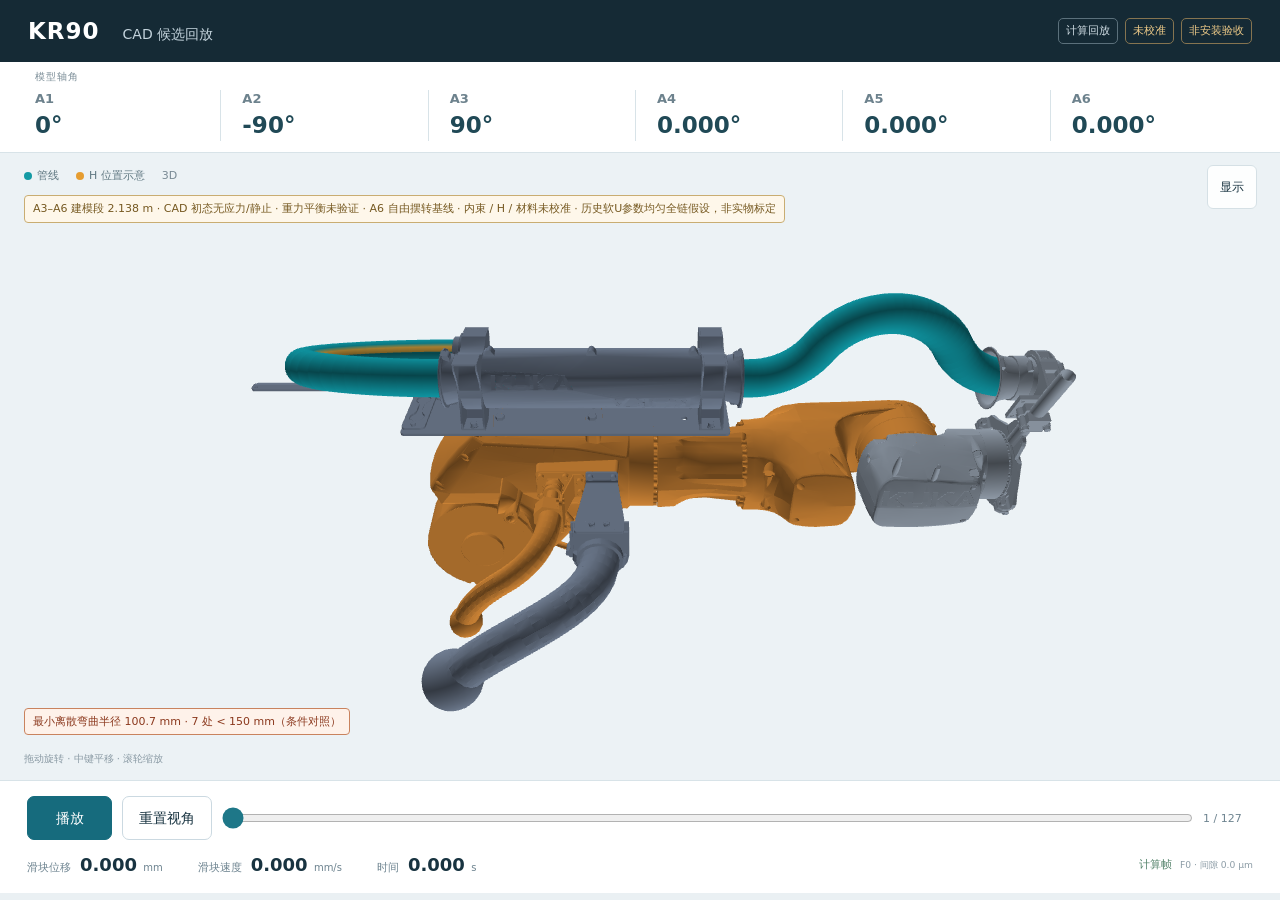
==== index.html @ e14b6cf7 "Publish mobile-ready KR90 computed replay preview Browser-only export: preserved saved geometry/stat" ====
<!doctype html><html lang="zh-CN"><head><meta charset="utf-8"><meta name="viewport" content="width=device-width,initial-scale=1,viewport-fit=cover"><meta name="theme-color" content="#152a35"><title>KR90 · CAD 工程候选</title><link rel="icon" href="data:,"><link rel="stylesheet" href="operator.css"><link rel="stylesheet" href="engineering424.css"></head><body>
<header><strong>KR90 <span id="pageMode">运动回放</span></strong><div class="badges"><span>计算回放</span><span>未校准</span><span id="scopeBadge">近似材料</span></div></header>
<main><div class="joint-title">模型轴角</div><section class="joints" aria-label="模型轴角"><div class="joint"><label>A1</label><b id="a1">—</b></div><div class="joint"><label>A2</label><b id="a2">—</b></div><div class="joint"><label>A3</label><b id="a3">—</b></div><div class="joint"><label>A4</label><b id="a4">—</b></div><div class="joint"><label>A5</label><b id="a5">—</b></div><div class="joint"><label>A6</label><b id="a6">—</b></div></section>
<section class="stage"><canvas id="view" aria-label="机器人、建模管线与 H 位置示意"></canvas><div class="stage-tags"><span><i class="pipe"></i>管线</span><span><i class="slider"></i><span id="sliderLabel">滑块</span></span><span id="guideTag" hidden>理想导向</span><span id="rendererMode">加载中</span></div><details class="display"><summary>显示</summary><div><label>机器人<input id="showRobot" type="checkbox" checked></label><label id="insideLabel">外壳透明<input id="inside" type="checkbox"></label><label>解析导向（假设）<input id="showGuide" type="checkbox"></label><label>方向标记<input id="showDirectors" type="checkbox"></label><label id="debugSegmentsLabel" hidden>分段调试<input id="debugSegments" type="checkbox"></label></div></details><div id="fixtureNotice" class="fixture-notice" role="note" hidden></div><div id="bendWarning" role="note"></div><div id="picked"></div><div class="gesture desktop">拖动旋转 · 中键平移 · 滚轮缩放</div><div class="gesture mobile">单指旋转 · 双指缩放</div></section>
<section class="controls"><div class="transport"><button id="play" aria-pressed="false" disabled>播放</button><button id="fit" aria-label="重置视角">重置视角</button><input id="timeline" type="range" min="0" max="0" value="0" step="1" aria-label="时间进度" aria-describedby="frameCount" disabled><span id="frameCount">—</span></div><div class="readouts"><div><label>滑块位移</label><b id="stroke">—</b></div><div><label>滑块速度</label><b id="velocity">—</b></div><div><label>时间</label><b id="time">—</b></div><div class="state"><span id="status" role="status">加载记录</span><small id="generation">—</small></div></div></section>
</main><script src="state-core.js"></script><script src="render-backend.js"></script><script src="engineering424-cache.js"></script><script src="engineering424-core.js"></script><script src="engineering424-viewer.js"></script></body></html>
---- operator.css ----
:root{color-scheme:light;--ink:#183340;--muted:#6e8490;--line:#d8e3e8;--accent:#146c80}*{box-sizing:border-box}body{margin:0;background:#eaf0f3;color:var(--ink);font:14px/1.4 system-ui,-apple-system,"Segoe UI","Microsoft YaHei",sans-serif}header{height:62px;background:#152a35;color:white;display:flex;align-items:center;justify-content:space-between;padding:0 28px}header strong{font-size:23px;letter-spacing:1px}header strong span{font-weight:400;font-size:14px;margin-left:14px;letter-spacing:0;color:#c4d4dd}.badges{display:flex;gap:7px}.badges span{border:1px solid #5b707b;border-radius:5px;font-size:11px;padding:4px 7px;color:#d0dde4}.badges span:not(:first-child){color:#efcb88;border-color:#857450}main{max-width:1800px;margin:auto}.joints{display:grid;grid-template-columns:repeat(6,1fr);background:white;border-bottom:1px solid var(--line);padding:13px 22px;gap:8px}.joint{padding:0 13px;border-right:1px solid var(--line);display:grid;grid-template-columns:auto auto;align-items:baseline;gap:1px 8px}.joint:last-child{border:0}.joint label{font-size:18px;font-weight:750;grid-column:1/-1}.joint b{font-size:15px;font-weight:500;color:#82949d}.joint small{font-size:10px;color:#7d909a;text-align:right}.joint>span{grid-column:1/-1;color:#6e8490;font-size:11px}.joint em{font-style:normal;font-size:20px;font-weight:600;font-variant-numeric:tabular-nums;color:#184655}.stage{height:calc(100dvh - 282px);min-height:360px;position:relative;background:#ecf2f5;overflow:hidden}canvas{display:block;width:100%;height:100%;touch-action:none}.stage-tags{position:absolute;top:15px;left:24px;display:flex;align-items:center;gap:17px;color:#607882;font-size:11px;pointer-events:none}.stage-tags span{display:flex;gap:5px;align-items:center}.stage-tags i{width:8px;height:8px;border-radius:50%}.pipe{background:#149aa4}.slider{background:#e69d30}#rendererMode{color:#7a8b95}.display{position:absolute;top:12px;right:23px;font-size:12px;z-index:2}.display summary{cursor:pointer;border:1px solid #d5e0e5;border-radius:6px;background:#ffffffdf;padding:7px 12px;list-style:none}.display>div{position:absolute;right:0;margin-top:5px;padding:8px 13px;background:white;border:1px solid var(--line);border-radius:8px;width:160px;box-shadow:0 6px 20px #324b5a22}.display label{display:flex;align-items:center;justify-content:space-between;min-height:34px}.display input{accent-color:var(--accent)}.gesture{position:absolute;bottom:14px;left:24px;font-size:10px;color:#8a9aa4;pointer-events:none}.mobile{display:none}#picked{position:absolute;bottom:14px;right:24px;font-size:12px;color:#825c25}.controls{background:#fff;border-top:1px solid var(--line);padding:15px 27px}.transport{display:flex;align-items:center;gap:10px}.transport button{font:inherit;border-radius:7px;min-height:40px;padding:7px 16px;background:#fff;border:1px solid #cbd9e1;color:var(--ink);cursor:pointer;white-space:nowrap}.transport #play{background:#166b7d;color:white;border-color:#166b7d;min-width:85px}.transport button:disabled{opacity:.5;cursor:default}.transport input{width:100%;flex:1;min-width:40px;height:40px;accent-color:#1e7788;cursor:pointer}.transport input::-webkit-slider-thumb{min-width:22px;min-height:22px}#frameCount{font-size:11px;white-space:nowrap;min-width:50px;color:var(--muted);font-variant-numeric:tabular-nums}.readouts{display:flex;align-items:center;gap:35px;padding-top:12px}.readouts>div{display:flex;gap:9px;align-items:baseline}.readouts label{font-size:11px;color:var(--muted)}.readouts b{font-weight:550;font-size:18px;font-variant-numeric:tabular-nums}.readouts b small{font-size:10px;font-weight:400;color:var(--muted)}.readouts .state{margin-left:auto;gap:8px;color:#54836b;font-size:11px}.state small{color:#8b9ba5}.status.stop{color:#aa6230;max-width:420px}button:focus-visible,input:focus-visible,summary:focus-visible{outline:3px solid #58aabd;outline-offset:2px}@media(max-width:820px){header{padding:0 18px}.joint{padding:0 5px}.joint em{font-size:16px}.readouts{gap:18px}.readouts b{font-size:16px}}@media(max-width:600px){header{height:62px;padding:0 14px;align-items:flex-start;padding-top:9px;position:relative}header strong{font-size:18px}header strong span{font-size:12px;margin-left:8px}.badges{position:absolute;left:14px;bottom:6px;gap:8px}.badges span{font-size:9px;padding:0;border:0}.joints{grid-template-columns:repeat(3,1fr);gap:11px 0;padding:10px 12px}.joint{padding:0 8px}.joint:nth-child(3){border:0}.joint label{font-size:15px}.joint b{font-size:11px}.joint small{font-size:9px}.joint em{font-size:16px}.joint>span{font-size:10px}.stage{height:calc(100dvh - 374px);min-height:300px}.stage-tags{top:13px;left:17px;gap:12px;font-size:10px}.display{right:14px;top:9px}.display summary{padding:5px 10px}.controls{padding:12px 14px}.transport{gap:7px}.transport button{font-size:12px;padding:7px 10px;min-height:42px}.transport #play{min-width:60px}#frameCount{min-width:38px;font-size:10px}.readouts{display:grid;grid-template-columns:1fr 1fr;gap:9px 14px;padding-top:11px}.readouts>div{gap:6px}.readouts b{font-size:15px}.readouts label{font-size:10px}.readouts .state{margin-left:0;justify-content:flex-end}.desktop{display:none}.mobile{display:block}.gesture{left:17px;font-size:9px;bottom:10px}#picked{right:17px;bottom:10px;font-size:10px}}@media(max-width:360px){.readouts b{font-size:13px}.joint em{font-size:14px}.transport button{padding:7px 8px}}
.joint-title{font-size:10px;letter-spacing:1px;color:#7c8e98;background:white;padding:8px 35px 0}.joint b{grid-column:1/-1;font-size:23px;font-weight:600;color:#204956;font-variant-numeric:tabular-nums}.joints{padding-top:6px;padding-bottom:11px}.joint label{font-size:13px;color:#6d828d}.stage{height:calc(100dvh - 273px)}@media(max-width:820px){.joint b{font-size:18px}}@media(max-width:600px){.joint-title{padding:6px 20px 0;font-size:9px}.joint b{font-size:20px}.joint label{font-size:11px}.joints{padding-top:5px;padding-bottom:9px;gap:7px 0}.stage{height:calc(100dvh - 348px)}}
---- engineering424.css ----
/* Scope-specific additions. Historical operator styles remain unchanged. */
#guideTag[hidden],#insideLabel[hidden]{display:none}
#guideTag{color:#8752b5}

.fixture-notice{position:absolute;left:24px;top:42px;max-width:calc(100% - 48px);padding:5px 8px;border:1px solid #c9ad72;border-radius:4px;background:#fff8e9e8;color:#765921;font-size:11px;pointer-events:none}.fixture-notice[hidden]{display:none}@media(max-width:600px){.fixture-notice{left:17px;top:37px;max-width:calc(100% - 34px);font-size:10px;line-height:1.5}}

#bendWarning{position:absolute;left:24px;bottom:45px;max-width:calc(100% - 48px);padding:5px 8px;background:#edf3f5e8;border:1px solid #bac8cf;border-radius:4px;font-size:11px;color:#35505e;pointer-events:none}#bendWarning.below{background:#fff2e9ee;border-color:#c9835e;color:#8b391e}@media(max-width:600px){#bendWarning{left:17px;bottom:43px;max-width:calc(100% - 34px);font-size:10px;line-height:1.5}}

#debugSegmentsLabel[hidden]{display:none}

/* Mobile public preview. Presentation only; native geometry/state are unchanged. */
html{min-width:0;scroll-padding-bottom:env(safe-area-inset-bottom,0px)}
body{padding-left:env(safe-area-inset-left,0px);padding-right:env(safe-area-inset-right,0px)}
button,summary,.display label{touch-action:manipulation;-webkit-tap-highlight-color:transparent}
.transport button,.display summary{min-height:44px}
.display summary{display:flex;align-items:center;justify-content:center;min-width:48px}
.display label{min-height:44px;gap:12px;cursor:pointer}
.display input{width:20px;height:20px;margin:0;flex:0 0 20px}
.display>div{width:184px;max-height:calc(100svh - 150px);overflow-y:auto;overscroll-behavior:contain}
.transport input[type=range]{height:44px;touch-action:none;margin:0}
#view{touch-action:none;overscroll-behavior:contain;user-select:none;-webkit-user-select:none}
.controls{padding-bottom:max(15px,env(safe-area-inset-bottom,0px))}
@media(max-width:600px){
 header{height:64px;height:calc(64px + env(safe-area-inset-top,0px));padding:calc(9px + env(safe-area-inset-top,0px)) 12px 0}
 header strong{font-size:19px}header strong span{font-size:12px}.badges{left:12px;bottom:7px}.badges span{font-size:10px}
 .joint-title{padding:6px 18px 0;letter-spacing:.5px}.joints{gap:6px 0;padding:5px 10px 9px}.joint{min-width:0;padding:0 8px}.joint label{font-size:11px}.joint b{font-size:clamp(17px,5vw,21px);line-height:1.3;white-space:nowrap}
 /* Normal-flow warnings grow with translated text; never cover the model. */
 .stage{display:flex;flex-direction:column;height:auto;min-height:0;padding-top:56px}
 #view{order:2;position:relative;left:auto;top:auto;width:100%;height:clamp(176px,calc(100svh - 560px),440px);flex:0 0 auto}
 .stage-tags{top:15px;left:12px;right:72px;gap:9px;font-size:10px;flex-wrap:wrap}
 .display{right:10px;top:7px;font-size:12px}.display summary{padding:6px 10px}.display>div{margin-top:4px;max-height:min(266px,calc(100svh - 200px))}
 .fixture-notice{order:1;position:static;margin:0 12px 8px;max-width:none;font-size:10px;line-height:1.45;padding:5px 7px;overflow-wrap:anywhere;flex:0 0 auto}
 #bendWarning{order:3;position:static;margin:8px 12px;max-width:none;font-size:10px;line-height:1.4;padding:5px 7px;overflow-wrap:anywhere;flex:0 0 auto}
 .gesture.mobile{order:4;position:static;margin:0 12px 10px;font-size:10px;flex:0 0 auto}#picked{order:5;position:static;margin:0 12px 8px;font-size:10px;text-align:right}#picked:empty{display:none}
 .controls{padding:9px 12px max(10px,env(safe-area-inset-bottom,0px))}
 .transport{display:grid;grid-template-columns:1fr 1fr auto;gap:3px 8px;align-items:center}
 .transport #play{grid-column:1;min-width:0}.transport #fit{grid-column:2 / 4}
 .transport button{height:44px;min-height:44px;font-size:14px;padding:8px 12px}
 .transport input[type=range]{grid-column:1 / 3;grid-row:2;width:100%;height:44px;min-width:0}
 #frameCount{grid-column:3;grid-row:2;min-width:47px;font-size:11px;text-align:right}
 .readouts{display:grid;grid-template-columns:repeat(3,minmax(0,1fr));gap:5px 7px;padding-top:0}
 .readouts>div{display:flex;flex-direction:column;align-items:flex-start;gap:1px;min-width:0}
 .readouts label{font-size:10px}.readouts b{font-size:clamp(15px,4.2vw,18px);white-space:nowrap}.readouts b small{font-size:10px}
 .readouts .state{grid-column:1 / -1;display:flex;flex-direction:row;justify-content:space-between;align-items:baseline;gap:6px;font-size:10px;margin:3px 0 0;min-width:0}.state small{font-size:10px;text-align:right}
}
@media(max-width:350px){.stage-tags{gap:7px;font-size:9px}.fixture-notice,#bendWarning{font-size:9px}.readouts b{font-size:14px}.joint b{font-size:17px}}
@media(max-height:500px) and (orientation:landscape){.stage{min-height:260px}.controls{position:relative}}
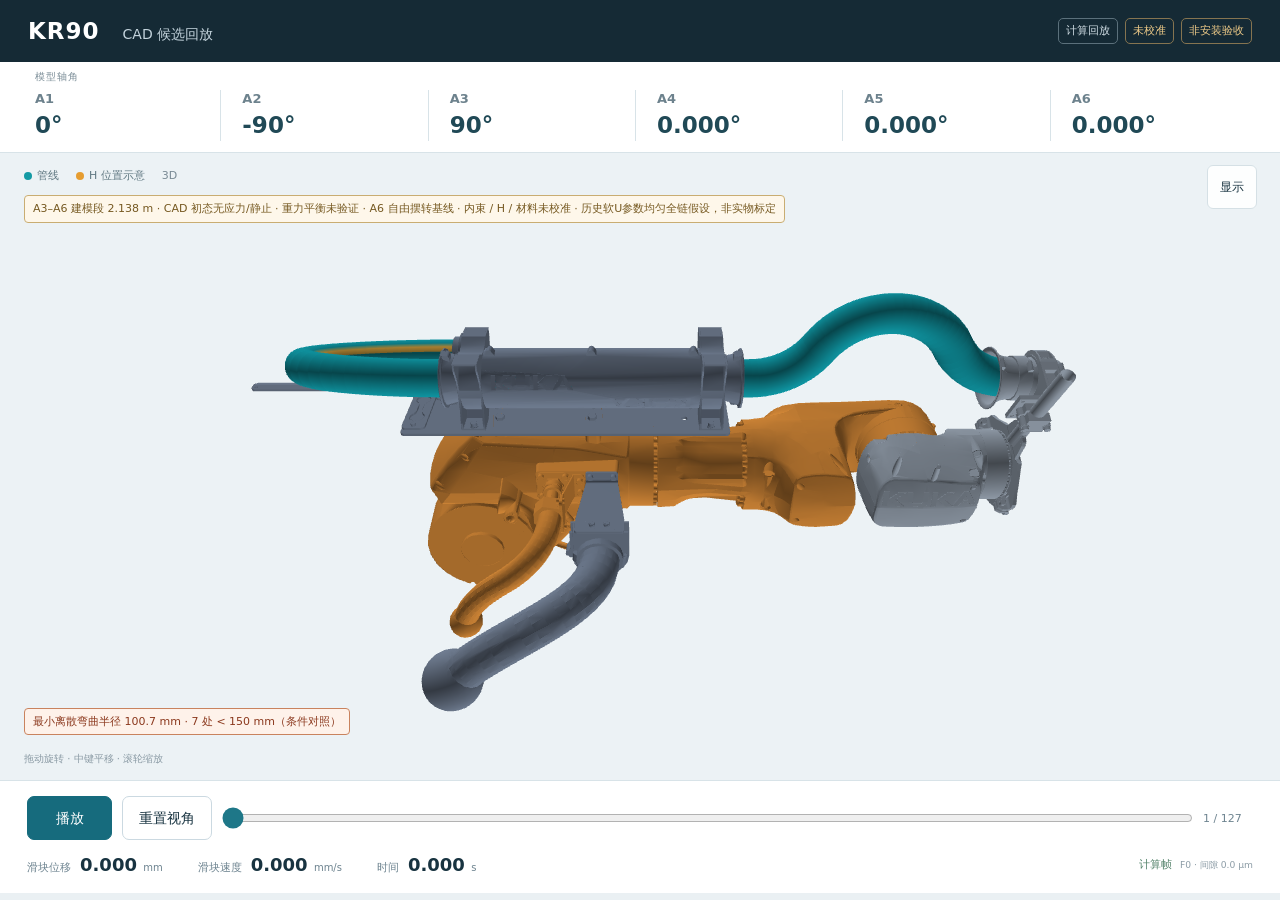
==== commit c81bc9e8: "Show real download progress, validation stages and retry Preserve all model/replay bytes. Add decode" ====
--- a/index.html
+++ b/index.html
@@ -1,6 +1,6 @@
-<!doctype html><html lang="zh-CN"><head><meta charset="utf-8"><meta name="viewport" content="width=device-width,initial-scale=1,viewport-fit=cover"><meta name="theme-color" content="#152a35"><title>KR90 · CAD 工程候选</title><link rel="icon" href="data:,"><link rel="stylesheet" href="operator.css"><link rel="stylesheet" href="engineering424.css"></head><body>
+<!doctype html><html lang="zh-CN"><head><meta charset="utf-8"><meta name="viewport" content="width=device-width,initial-scale=1,viewport-fit=cover"><meta name="theme-color" content="#152a35"><title>KR90 · CAD 工程候选</title><link rel="icon" href="data:,"><link rel="stylesheet" href="operator.css"><link rel="stylesheet" href="engineering424.css?v=ef1a3733f4e5e0c6"></head><body data-loading="true">
 <header><strong>KR90 <span id="pageMode">运动回放</span></strong><div class="badges"><span>计算回放</span><span>未校准</span><span id="scopeBadge">近似材料</span></div></header>
-<main><div class="joint-title">模型轴角</div><section class="joints" aria-label="模型轴角"><div class="joint"><label>A1</label><b id="a1">—</b></div><div class="joint"><label>A2</label><b id="a2">—</b></div><div class="joint"><label>A3</label><b id="a3">—</b></div><div class="joint"><label>A4</label><b id="a4">—</b></div><div class="joint"><label>A5</label><b id="a5">—</b></div><div class="joint"><label>A6</label><b id="a6">—</b></div></section>
-<section class="stage"><canvas id="view" aria-label="机器人、建模管线与 H 位置示意"></canvas><div class="stage-tags"><span><i class="pipe"></i>管线</span><span><i class="slider"></i><span id="sliderLabel">滑块</span></span><span id="guideTag" hidden>理想导向</span><span id="rendererMode">加载中</span></div><details class="display"><summary>显示</summary><div><label>机器人<input id="showRobot" type="checkbox" checked></label><label id="insideLabel">外壳透明<input id="inside" type="checkbox"></label><label>解析导向（假设）<input id="showGuide" type="checkbox"></label><label>方向标记<input id="showDirectors" type="checkbox"></label><label id="debugSegmentsLabel" hidden>分段调试<input id="debugSegments" type="checkbox"></label></div></details><div id="fixtureNotice" class="fixture-notice" role="note" hidden></div><div id="bendWarning" role="note"></div><div id="picked"></div><div class="gesture desktop">拖动旋转 · 中键平移 · 滚轮缩放</div><div class="gesture mobile">单指旋转 · 双指缩放</div></section>
-<section class="controls"><div class="transport"><button id="play" aria-pressed="false" disabled>播放</button><button id="fit" aria-label="重置视角">重置视角</button><input id="timeline" type="range" min="0" max="0" value="0" step="1" aria-label="时间进度" aria-describedby="frameCount" disabled><span id="frameCount">—</span></div><div class="readouts"><div><label>滑块位移</label><b id="stroke">—</b></div><div><label>滑块速度</label><b id="velocity">—</b></div><div><label>时间</label><b id="time">—</b></div><div class="state"><span id="status" role="status">加载记录</span><small id="generation">—</small></div></div></section>
-</main><script src="state-core.js"></script><script src="render-backend.js"></script><script src="engineering424-cache.js"></script><script src="engineering424-core.js"></script><script src="engineering424-viewer.js"></script></body></html>
+<section id="loadingPanel" class="loading-panel" aria-label="加载进度"><div class="loading-head"><strong id="loadingTitle" role="status" aria-live="polite">连接 / 等待响应</strong><span>真实几何与计算帧 · 首次约 15.1 MB</span></div><progress id="loadingProgress" aria-label="文件接收进度"></progress><p id="loadingDetail">正在加载显示程序 · 总大小未知</p><div class="loading-files"><div>计算帧 <span id="loadTrace">等待响应</span></div><div>机器人 / 外壳 <span id="loadMesh">等待响应</span></div><div>显示策略 <span id="loadPolicy">等待响应</span></div></div><small>接收进度不包含 SHA256 校验、解析和首帧准备。</small><div class="loading-actions"><button id="loadingCancel" type="button" disabled>取消加载</button><button id="loadingRetry" type="button" hidden>重试</button></div></section><main id="viewerMain" aria-busy="true"><div class="joint-title">模型轴角</div><section class="joints" aria-label="模型轴角"><div class="joint"><label>A1</label><b id="a1">—</b></div><div class="joint"><label>A2</label><b id="a2">—</b></div><div class="joint"><label>A3</label><b id="a3">—</b></div><div class="joint"><label>A4</label><b id="a4">—</b></div><div class="joint"><label>A5</label><b id="a5">—</b></div><div class="joint"><label>A6</label><b id="a6">—</b></div></section>
+<section class="stage"><canvas id="view" aria-label="机器人、建模管线与 H 位置示意"></canvas><div class="stage-tags"><span><i class="pipe"></i>管线</span><span><i class="slider"></i><span id="sliderLabel">滑块</span></span><span id="guideTag" hidden>理想导向</span><span id="rendererMode">加载中</span></div><details class="display"><summary>显示</summary><div><label>机器人<input id="showRobot" type="checkbox" disabled checked></label><label id="insideLabel">外壳透明<input id="inside" type="checkbox" disabled></label><label>解析导向（假设）<input id="showGuide" type="checkbox" disabled></label><label>方向标记<input id="showDirectors" type="checkbox" disabled></label><label id="debugSegmentsLabel" hidden>分段调试<input id="debugSegments" type="checkbox" disabled></label></div></details><div id="fixtureNotice" class="fixture-notice" role="note" hidden></div><div id="bendWarning" role="note"></div><div id="picked"></div><div class="gesture desktop">拖动旋转 · 中键平移 · 滚轮缩放</div><div class="gesture mobile">单指旋转 · 双指缩放</div></section>
+<section class="controls"><div class="transport"><button id="play" aria-pressed="false" disabled>播放</button><button id="fit" aria-label="重置视角" disabled>重置视角</button><input id="timeline" type="range" min="0" max="0" value="0" step="1" aria-label="时间进度" aria-describedby="frameCount" disabled><span id="frameCount">—</span></div><div class="readouts"><div><label>滑块位移</label><b id="stroke">—</b></div><div><label>滑块速度</label><b id="velocity">—</b></div><div><label>时间</label><b id="time">—</b></div><div class="state"><span id="status" role="status">加载记录</span><small id="generation">—</small></div></div></section>
+</main><noscript><p>需要启用 JavaScript 才能加载和校验模型。</p></noscript><script>function kr90StartupScriptError(){document.getElementById('loadingTitle').textContent='显示程序加载失败';document.getElementById('loadingDetail').textContent='尚未加载计算数据，请重试。';document.getElementById('loadingCancel').hidden=true;const b=document.getElementById('loadingRetry');b.hidden=false;b.onclick=()=>location.reload();}</script><script defer onerror="kr90StartupScriptError()" src="engineering424-loading.js?v=8ea45e82f151db01"></script><script defer onerror="kr90StartupScriptError()" src="state-core.js"></script><script defer onerror="kr90StartupScriptError()" src="render-backend.js"></script><script defer onerror="kr90StartupScriptError()" src="engineering424-cache.js"></script><script defer onerror="kr90StartupScriptError()" src="engineering424-core.js"></script><script defer onerror="kr90StartupScriptError()" src="engineering424-viewer.js?v=c210c8207a2c5913"></script></body></html>
--- a/engineering424.css
+++ b/engineering424.css
@@ -45,3 +45,9 @@
 }
 @media(max-width:350px){.stage-tags{gap:7px;font-size:9px}.fixture-notice,#bendWarning{font-size:9px}.readouts b{font-size:14px}.joint b{font-size:17px}}
 @media(max-height:500px) and (orientation:landscape){.stage{min-height:260px}.controls{position:relative}}
+
+/* Loading is byte/stage based, never a simulated completion timer. */
+.loading-panel{max-width:900px;margin:16px auto;padding:18px 22px;border:1px solid #becfd8;border-radius:10px;background:#fff;color:#24424e}.loading-panel[hidden],.loading-actions button[hidden]{display:none}.loading-head{display:flex;justify-content:space-between;gap:12px;flex-wrap:wrap}.loading-head strong{font-size:17px}.loading-head span,.loading-panel small{font-size:11px;color:#647c88}.loading-panel progress{display:block;width:100%;height:18px;margin:14px 0 7px;accent-color:#167c88}.loading-panel p{margin:0 0 11px;font-size:13px;font-variant-numeric:tabular-nums;overflow-wrap:anywhere}.loading-files{display:grid;grid-template-columns:repeat(3,minmax(0,1fr));gap:10px;font-size:12px;margin-bottom:12px}.loading-files>div{padding:9px;background:#eff4f6;border-radius:5px;min-width:0}.loading-files span{display:block;margin-top:4px;font-size:11px;color:#5b7682;overflow-wrap:anywhere;font-variant-numeric:tabular-nums}.loading-actions{display:flex;gap:10px;margin-top:12px}.loading-actions button{min-width:96px;min-height:44px;border:1px solid #a7bec8;border-radius:6px;background:#f8fbfc;color:#215265;font:inherit;padding:8px 14px;touch-action:manipulation}.loading-actions button:disabled{opacity:.5}.load-error{border-color:#bb805d}.load-error #loadingTitle{color:#8a432c}body[data-loading=true] .joint b{color:#a3b3ba}body[data-loading=true] .stage{background:linear-gradient(120deg,#edf2f4,#e4edf1,#edf2f4)}body[data-loading=true] .stage:after{content:'模型准备中';position:absolute;left:0;right:0;top:45%;text-align:center;color:#8399a4;font-size:14px;pointer-events:none}body[data-loading=true] .display{visibility:hidden}
+@media(max-width:600px){.loading-panel{margin:10px 10px 12px;padding:14px;border-radius:8px}.loading-head strong{font-size:16px}.loading-head span{font-size:11px}.loading-files{grid-template-columns:1fr;gap:5px;margin-bottom:8px}.loading-files>div{display:flex;justify-content:space-between;gap:10px;padding:7px 9px}.loading-files span{margin:0;text-align:right}.loading-panel p{font-size:12px}.loading-panel small{line-height:1.5;display:block}.loading-actions button{flex:1}}
+
+.load-error progress{display:none}
